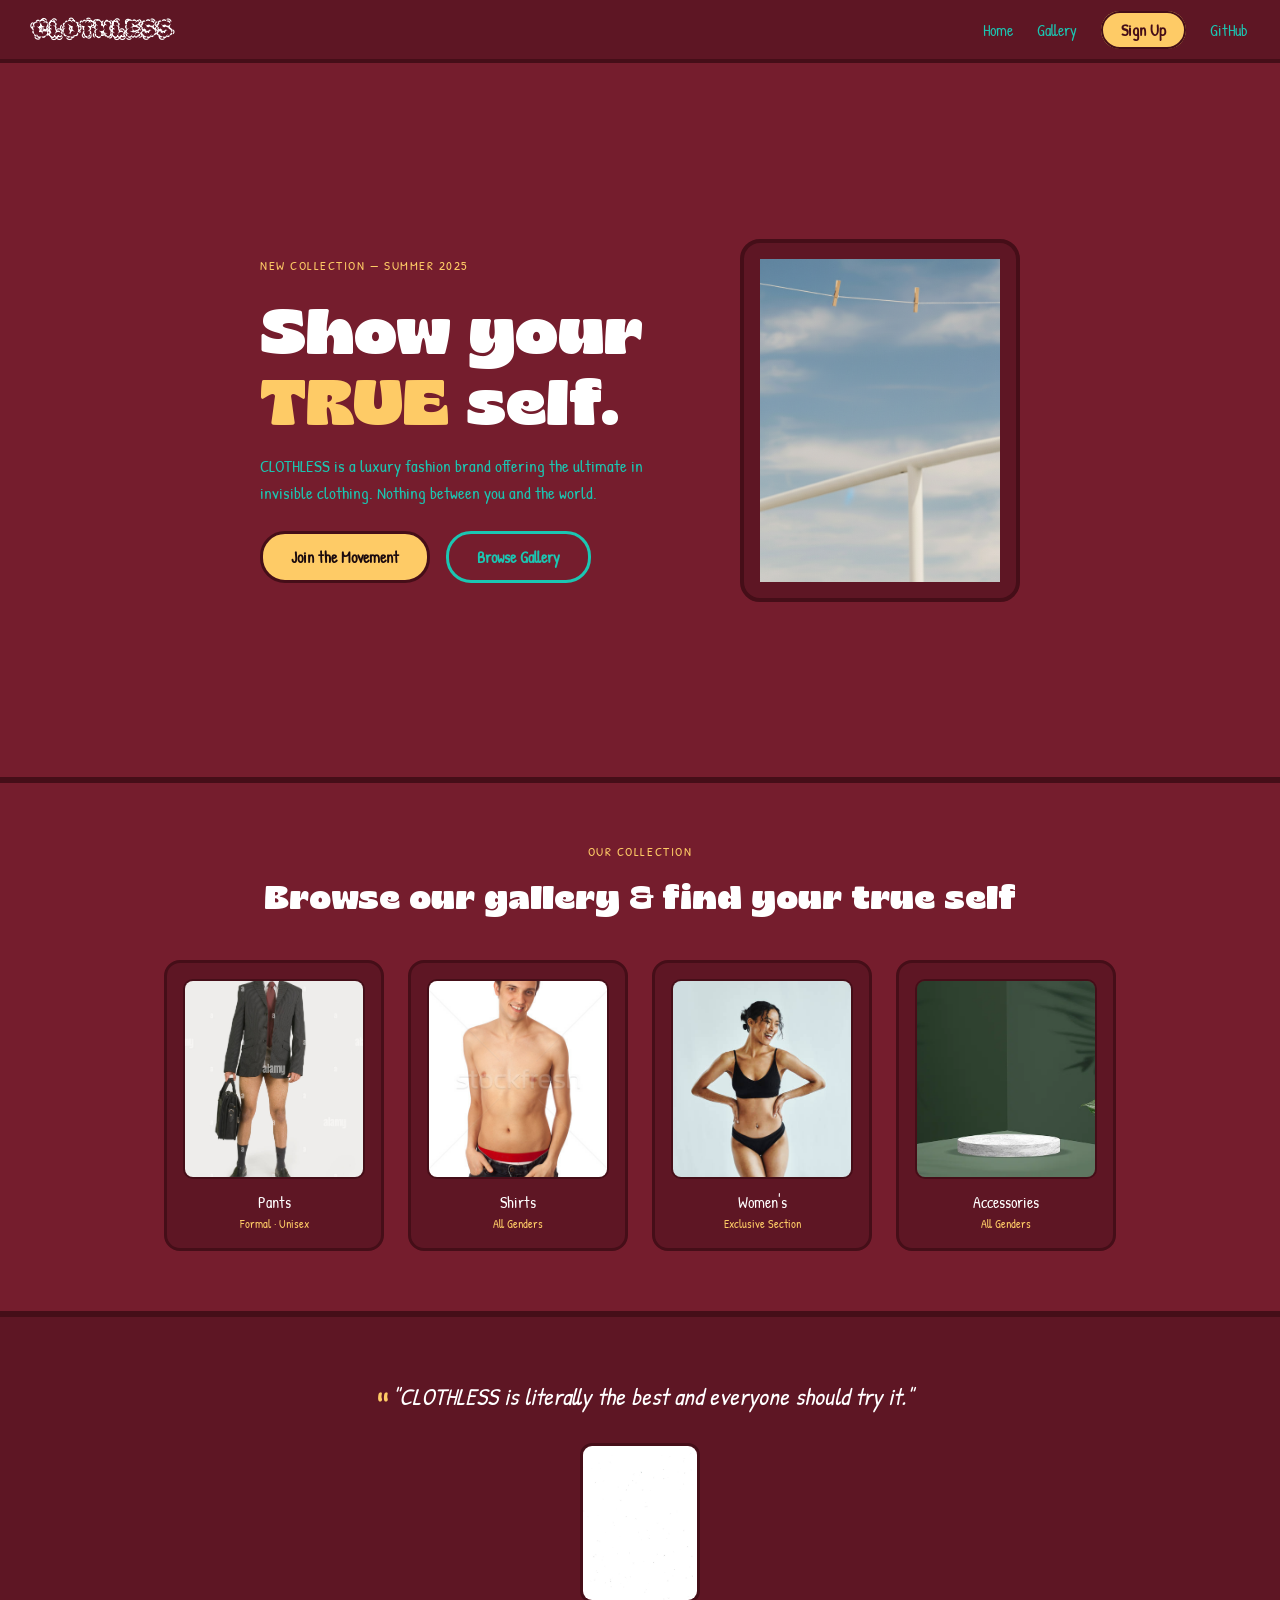
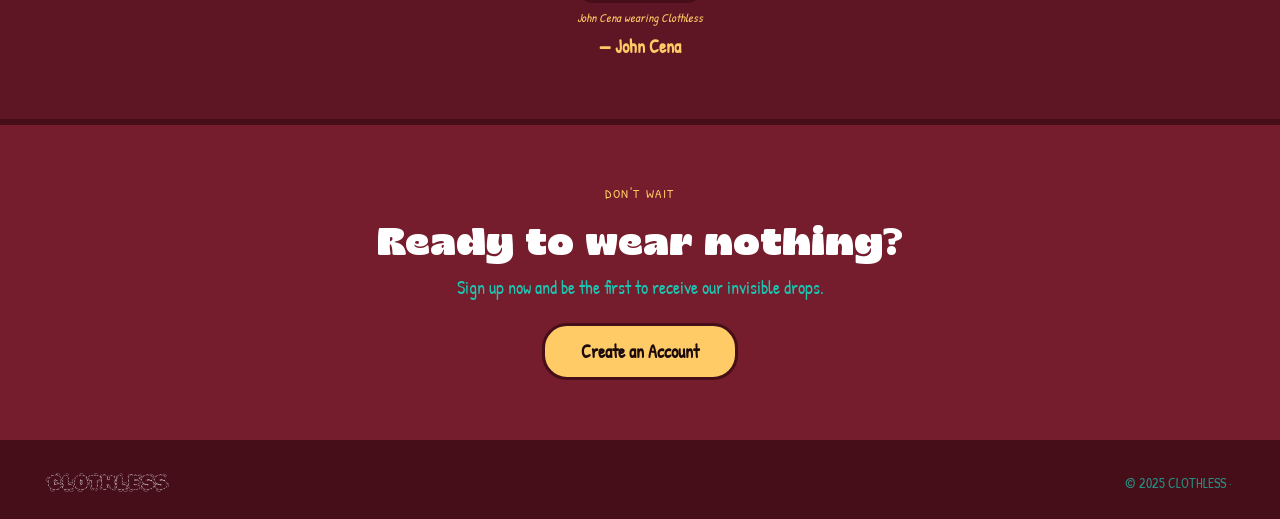
==== index.html @ 32793a8e "add all" ====
<!doctype html>
<html lang="en">
  <head>
    <meta charset="UTF-8" />
    <meta name="viewport" content="width=device-width, initial-scale=1.0" />
    <link rel="preconnect" href="https://fonts.googleapis.com" />
    <link rel="preconnect" href="https://fonts.gstatic.com" crossorigin />
    <link
      href="https://fonts.googleapis.com/css2?family=Fascinate+Inline&family=Patrick+Hand&family=Rubik+Puddles&display=swap"
      rel="stylesheet"
    />
    <title>CLOTHLESS – World's First Invisible Fashion Brand</title>
    <link rel="stylesheet" href="css/global.css" />
    <link rel="stylesheet" href="css/landing.css" />
  </head>
  <body>
    <header class="navbar" id="home">
      <h2 class="logo"><a href="index.html">CLOTHLESS</a></h2>
      <ul class="nav-links">
        <li><a href="#home">Home</a></li>
        <li><a href="#gallery">Gallery</a></li>
        <li><a href="signup.html" class="nav-btn">Sign Up</a></li>
        <li>
          <a href="https://github.com/waterthefork" target="_blank">GitHub</a>
        </li>
      </ul>
    </header>

    <section class="hero" id="hero">
      <div class="hero-content">
        <p class="eyebrow">New Collection — Summer 2025</p>
        <h1 class="hero-title">
          Show your<br /><span class="accent">TRUE</span> self.
        </h1>
        <p class="hero-subtitle">
          CLOTHLESS is a luxury fashion brand offering the ultimate in invisible
          clothing. Nothing between you and the world.
        </p>
        <div class="hero-actions">
          <a href="signup.html" class="btn btn-primary">Join the Movement</a>
          <a href="#gallery" class="btn btn-ghost">Browse Gallery</a>
        </div>
      </div>
      <div class="hero-image">
        <div class="hero-image-frame">
          <img src="images/tshirtless.png" alt="Invisible t-shirt" />
        </div>
      </div>
    </section>

    <section class="gallery" id="gallery">
      <p class="eyebrow center">Our Collection</p>
      <h3 class="section-title">
        Browse our gallery &amp; find your true self
      </h3>
      <div class="feature-list">
        <div class="feature-item">
          <div class="feature-image-wrap">
            <img
              src="images/pantless.jpg"
              alt="Invisible pants"
              class="feature-image"
            />
          </div>
          <p class="feature-text">
            Pants <span class="tag">Formal · Unisex</span>
          </p>
        </div>
        <div class="feature-item">
          <div class="feature-image-wrap">
            <img
              src="images/shirtless.jpg"
              alt="Invisible shirt"
              class="feature-image"
            />
          </div>
          <p class="feature-text">
            Shirts <span class="tag">All Genders</span>
          </p>
        </div>
        <div class="feature-item">
          <div class="feature-image-wrap">
            <img
              src="images/women.jpg"
              alt="Women's collection"
              class="feature-image"
            />
          </div>
          <p class="feature-text">
            Women's <span class="tag">Exclusive Section</span>
          </p>
        </div>
        <div class="feature-item">
          <div class="feature-image-wrap">
            <img
              src="images/background-img.webp"
              alt="Accessories"
              class="feature-image"
            />
          </div>
          <p class="feature-text">
            Accessories <span class="tag">All Genders</span>
          </p>
        </div>
      </div>
    </section>

    <section class="testimonial">
      <blockquote class="testimonial-quote">
        "CLOTHLESS is literally the best and everyone should try it."
      </blockquote>
      <div class="testimonial-author">
        <div class="testimonial-img-wrap">
          <img src="images/blank.jpg" alt="John Cena wearing Clothless" />
          <p class="testimonial-caption">John Cena wearing Clothless</p>
        </div>
        <span class="testimonial-name">— John Cena</span>
      </div>
    </section>

    <section class="cta">
      <div class="cta-content">
        <p class="eyebrow center">Don't wait</p>
        <h3 class="cta-title">Ready to wear nothing?</h3>
        <p class="cta-subtitle">
          Sign up now and be the first to receive our invisible drops.
        </p>
      </div>
      <a href="signup.html" class="btn btn-primary cta-btn"
        >Create an Account</a
      >
    </section>

    <footer class="footer">
      <p class="logo-footer"><a href="index.html">CLOTHLESS</a></p>
      <p class="footer-copy">&copy; 2025 CLOTHLESS ·</p>
    </footer>
  </body>
</html>
---- css/global.css ----
@font-face {
  font-family: "Gliker-Black";
  src: url("../fonts/Gliker-Black.woff2");
}

*,
*::before,
*::after {
  box-sizing: border-box;
  margin: 0;
  padding: 0;
}

body {
  font-family: "Patrick Hand", cursive;
  font-size: 18px;
  color: rgb(27, 198, 178);
  background-color: #751d2d;
}

a {
  color: rgb(27, 198, 178);
  text-decoration: none;
}

img {
  display: block;
  max-width: 100%;
}

h1,
h2,
h3 {
  font-family: "Gliker-Black", sans-serif;
}

button,
input,
textarea,
select {
  font: inherit;
}

.navbar {
  position: sticky;
  top: 0;
  z-index: 100;
  display: flex;
  justify-content: space-between;
  align-items: center;
  padding: 16px 32px;
  background-color: #5e1624;
  border-bottom: 4px solid #450e18;
}

.logo a,
.logo {
  font-family: "Rubik Puddles", system-ui;
  color: white;
  text-decoration: none;
  font-size: 1.4rem;
}

.nav-links {
  display: flex;
  gap: 24px;
  list-style: none;
  align-items: center;
}

.nav-links a {
  font-size: 1rem;
  transition: color 0.2s;
}

.nav-links a:hover {
  color: #fecb66;
}

.nav-btn {
  background-color: #fecb66;
  color: #450e18 !important;
  font-weight: bold;
  padding: 6px 18px;
  border-radius: 20px;
  border: 2px solid #450e18;
  transition:
    background-color 0.2s,
    transform 0.15s !important;
}

.nav-btn:hover {
  background-color: #ffd98f !important;
  transform: translateY(-1px);
}

.btn {
  display: inline-block;
  padding: 12px 28px;
  border-radius: 25px;
  border: 3px solid #450e18;
  font-size: 1rem;
  font-weight: bold;
  cursor: pointer;
  transition:
    transform 0.15s,
    background-color 0.2s;
  text-align: center;
}

.btn-primary {
  background-color: #fecb66;
  color: #1a0a0e;
}

.btn-primary:hover {
  background-color: #ffd98f;
  transform: translateY(-2px);
  color: #1a0a0e;
}

.btn-ghost {
  background-color: transparent;
  color: rgb(27, 198, 178);
  border-color: rgb(27, 198, 178);
}

.btn-ghost:hover {
  background-color: rgba(27, 198, 178, 0.1);
  transform: translateY(-2px);
}

.eyebrow {
  font-size: 0.8rem;
  font-family: "Patrick Hand", cursive;
  letter-spacing: 0.12em;
  text-transform: uppercase;
  color: #fecb66;
  margin-bottom: 6px;
}

.eyebrow.center {
  text-align: center;
}

section {
  border-bottom: 6px solid #450e18;
  padding: 60px 32px;
}

@media (max-width: 700px) {
  .navbar {
    padding: 12px 16px;
  }

  .nav-links {
    gap: 12px;
  }

  section {
    padding: 40px 16px;
  }
}
---- css/landing.css ----
.hero {
  display: flex;
  align-items: center;
  justify-content: center;
  gap: 60px;
  min-height: 80vh;
  padding: 80px 48px;
}

.hero-content {
  max-width: 520px;
  display: flex;
  flex-direction: column;
  gap: 16px;
}

.hero-title {
  font-size: clamp(2.4rem, 6vw, 4rem);
  color: white;
  line-height: 1.1;
}

.hero-title .accent {
  color: #fecb66;
}

.hero-subtitle {
  font-size: 1.05rem;
  line-height: 1.6;
  max-width: 420px;
}

.hero-actions {
  display: flex;
  gap: 16px;
  flex-wrap: wrap;
  margin-top: 8px;
}

.hero-image-frame {
  background-color: #5e1624;
  border: 4px solid #450e18;
  border-radius: 20px;
  padding: 16px;
  max-width: 280px;
}

.gallery {
  display: flex;
  flex-direction: column;
  align-items: center;
  gap: 12px;
}

.section-title {
  font-size: clamp(1.4rem, 3vw, 2rem);
  text-align: center;
  color: white;
  margin-bottom: 32px;
}

.feature-list {
  display: flex;
  flex-wrap: wrap;
  gap: 24px;
  justify-content: center;
  width: 100%;
  max-width: 1100px;
}

.feature-item {
  display: flex;
  flex-direction: column;
  align-items: center;
  gap: 12px;
  background-color: #5e1624;
  border: 3px solid #450e18;
  border-radius: 16px;
  padding: 16px;
  width: 220px;
  transition: transform 0.2s;
}

.feature-item:hover {
  transform: translateY(-4px);
}

.feature-image-wrap {
  width: 100%;
  height: 200px;
  overflow: hidden;
  border-radius: 10px;
  border: 2px solid #450e18;
}

.feature-image {
  width: 100%;
  height: 100%;
  object-fit: cover;
}

.feature-text {
  font-size: 1rem;
  text-align: center;
  color: white;
}

.tag {
  display: block;
  font-size: 0.75rem;
  color: #fecb66;
  margin-top: 2px;
}

.testimonial {
  display: flex;
  flex-direction: column;
  align-items: center;
  gap: 28px;
  text-align: center;
  background-color: #5e1624;
}

.testimonial-quote {
  font-size: clamp(1.1rem, 2.5vw, 1.5rem);
  font-style: italic;
  color: white;
  max-width: 600px;
  line-height: 1.6;
  quotes: "\201C" "\201D";
}

.testimonial-quote::before {
  content: open-quote;
  font-size: 3rem;
  color: #fecb66;
  line-height: 0;
  vertical-align: -0.5em;
  margin-right: 4px;
}

.testimonial-author {
  display: flex;
  flex-direction: column;
  align-items: center;
  gap: 8px;
}

.testimonial-img-wrap {
  display: flex;
  flex-direction: column;
  align-items: center;
  gap: 6px;
}

.testimonial-img-wrap img {
  width: 120px;
  height: 160px;
  object-fit: cover;
  border-radius: 12px;
  border: 3px solid #450e18;
}

.testimonial-caption {
  font-size: 0.75rem;
  color: #fecb66;
  font-style: italic;
}

.testimonial-name {
  color: #fecb66;
  font-weight: bold;
}

.cta {
  display: flex;
  flex-direction: column;
  align-items: center;
  gap: 20px;
  text-align: center;
}

.cta-content {
  display: flex;
  flex-direction: column;
  align-items: center;
  gap: 10px;
}

.cta-title {
  font-size: clamp(1.6rem, 3vw, 2.4rem);
  color: white;
}

.cta-subtitle {
  max-width: 460px;
  line-height: 1.6;
}

.cta-btn {
  font-size: 1.1rem;
  padding: 14px 36px;
}

.footer {
  display: flex;
  justify-content: space-between;
  align-items: center;
  padding: 24px 48px;
  border-bottom: none;
  background-color: #450e18;
}

.logo-footer a {
  font-family: "Rubik Puddles", system-ui;
  color: white;
  font-size: 1.2rem;
}

.footer-copy {
  font-size: 0.85rem;
  color: rgba(27, 198, 178, 0.7);
}

@media (max-width: 800px) {
  .hero {
    flex-direction: column-reverse;
    padding: 48px 24px;
    min-height: unset;
    text-align: center;
  }

  .hero-actions {
    justify-content: center;
  }

  .hero-subtitle {
    margin: 0 auto;
  }

  .hero-image-frame {
    max-width: 200px;
  }

  .feature-item {
    width: 160px;
  }

  .feature-image-wrap {
    height: 140px;
  }

  .footer {
    flex-direction: column;
    gap: 8px;
    text-align: center;
    padding: 24px 16px;
  }
}
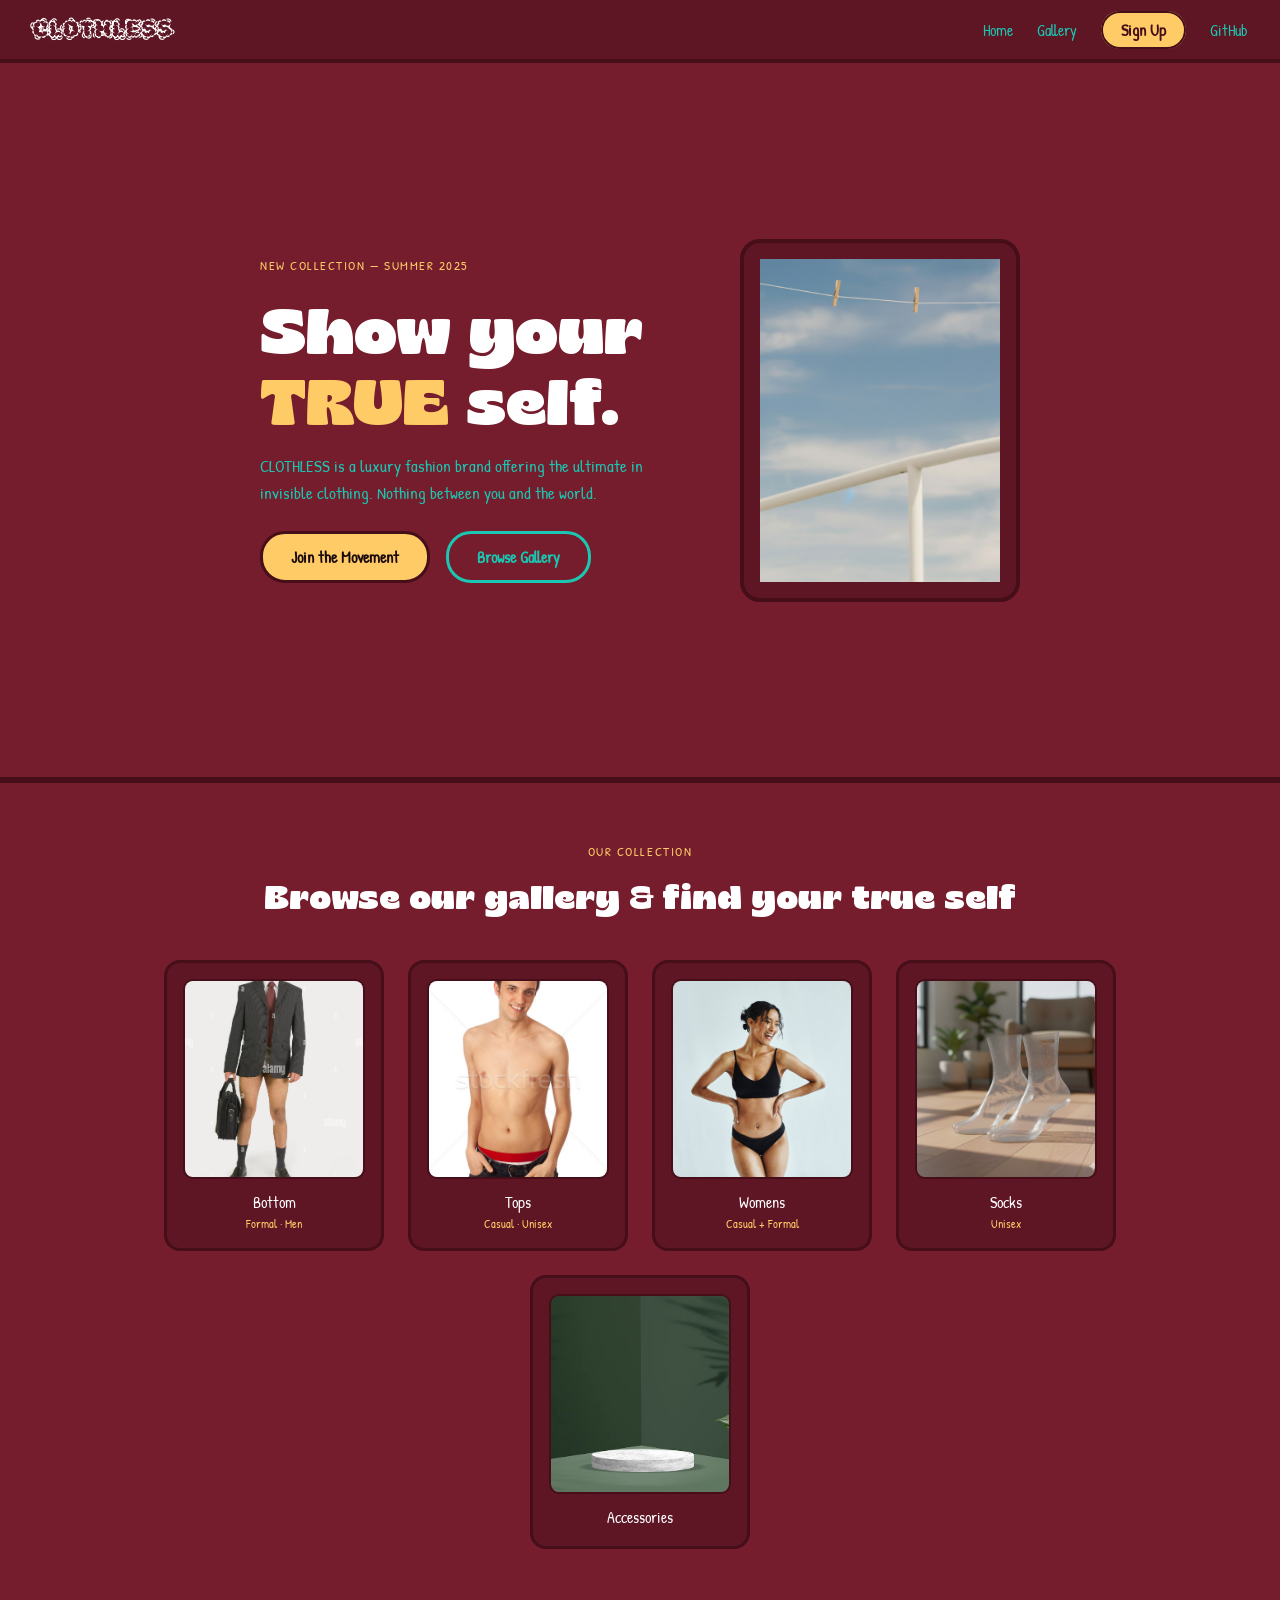
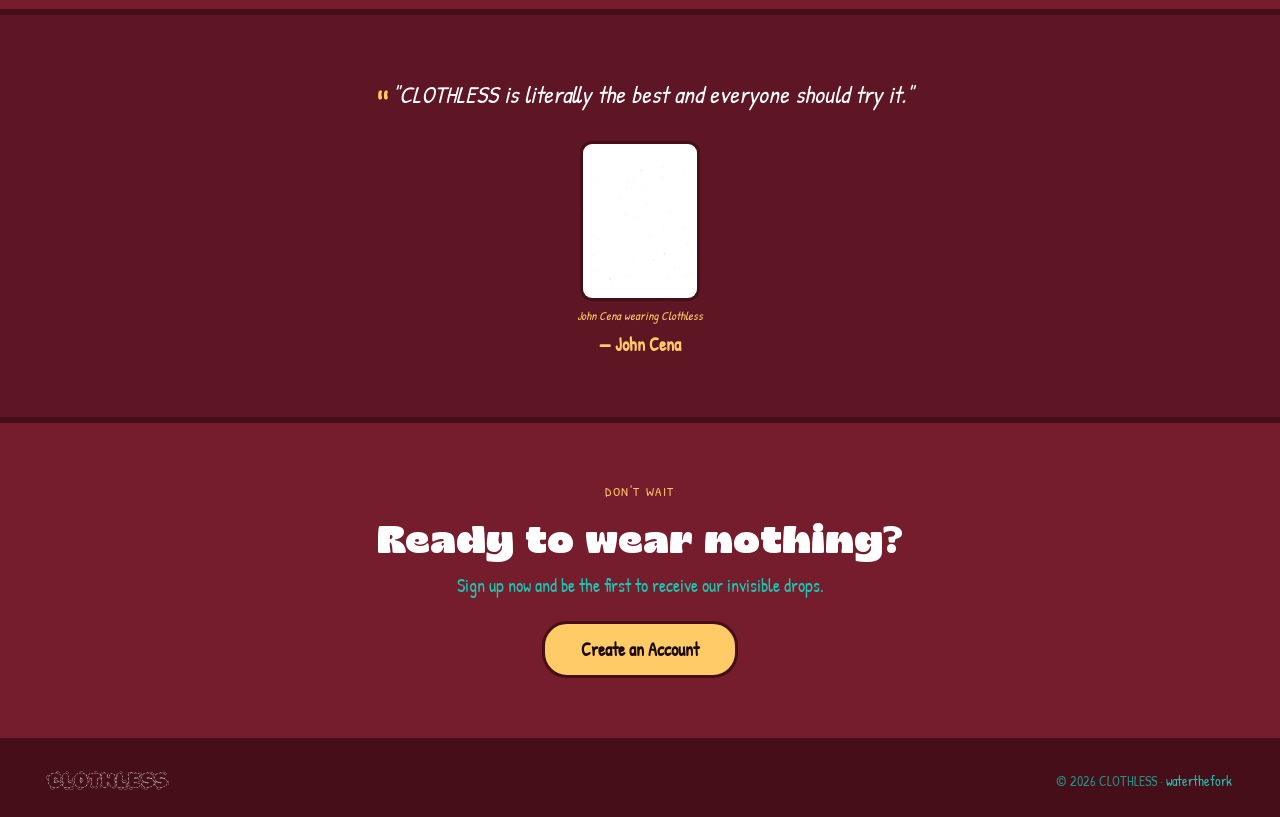
==== commit 1e2e8cec: "phillipinthe pari" ====
--- a/index.html
+++ b/index.html
@@ -21,7 +21,11 @@
         <li><a href="#gallery">Gallery</a></li>
         <li><a href="signup.html" class="nav-btn">Sign Up</a></li>
         <li>
-          <a href="https://github.com/waterthefork" target="_blank">GitHub</a>
+          <a
+            href="https://github.com/waterthefork/clothless-website"
+            target="_blank"
+            >GitHub</a
+          >
         </li>
       </ul>
     </header>
@@ -63,7 +67,7 @@
             />
           </div>
           <p class="feature-text">
-            Pants <span class="tag">Formal · Unisex</span>
+            Bottom <span class="tag">Formal · Men</span>
           </p>
         </div>
         <div class="feature-item">
@@ -75,7 +79,7 @@
             />
           </div>
           <p class="feature-text">
-            Shirts <span class="tag">All Genders</span>
+            Tops <span class="tag">Casual · Unisex</span>
           </p>
         </div>
         <div class="feature-item">
@@ -87,8 +91,18 @@
             />
           </div>
           <p class="feature-text">
-            Women's <span class="tag">Exclusive Section</span>
+            Womens<span class="tag">Casual + Formal</span>
           </p>
+        </div>
+        <div class="feature-item">
+          <div class="feature-image-wrap">
+            <img
+              src="images/transperntsocks.png"
+              alt="Invisible shirt"
+              class="feature-image"
+            />
+          </div>
+          <p class="feature-text">Socks <span class="tag">Unisex</span></p>
         </div>
         <div class="feature-item">
           <div class="feature-image-wrap">
@@ -98,9 +112,7 @@
               class="feature-image"
             />
           </div>
-          <p class="feature-text">
-            Accessories <span class="tag">All Genders</span>
-          </p>
+          <p class="feature-text">Accessories <span class="tag"></span></p>
         </div>
       </div>
     </section>
@@ -133,7 +145,12 @@
 
     <footer class="footer">
       <p class="logo-footer"><a href="index.html">CLOTHLESS</a></p>
-      <p class="footer-copy">&copy; 2025 CLOTHLESS ·</p>
+      <p class="footer-copy">
+        &copy; 2026 CLOTHLESS ·
+        <a href="https://github.com/waterthefork" target="_blank"
+          >waterthefork</a
+        >
+      </p>
     </footer>
   </body>
 </html>
